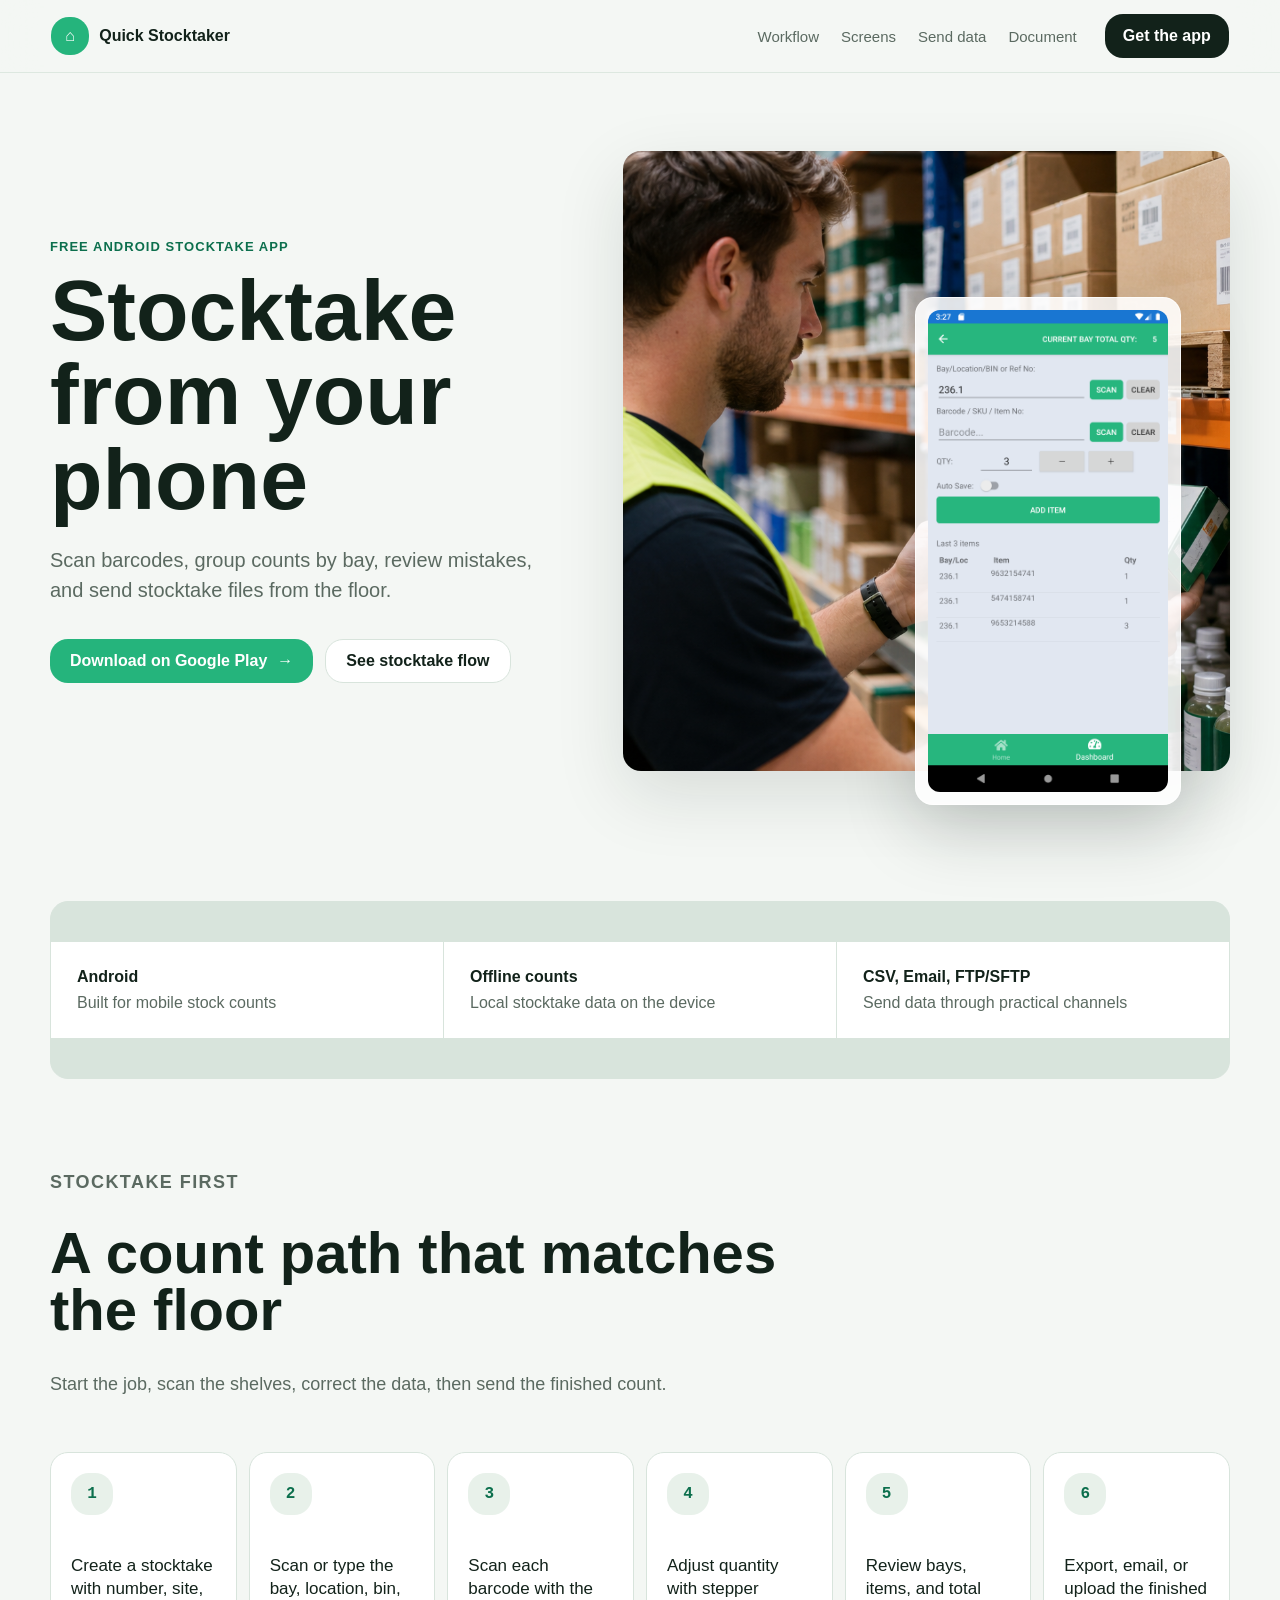
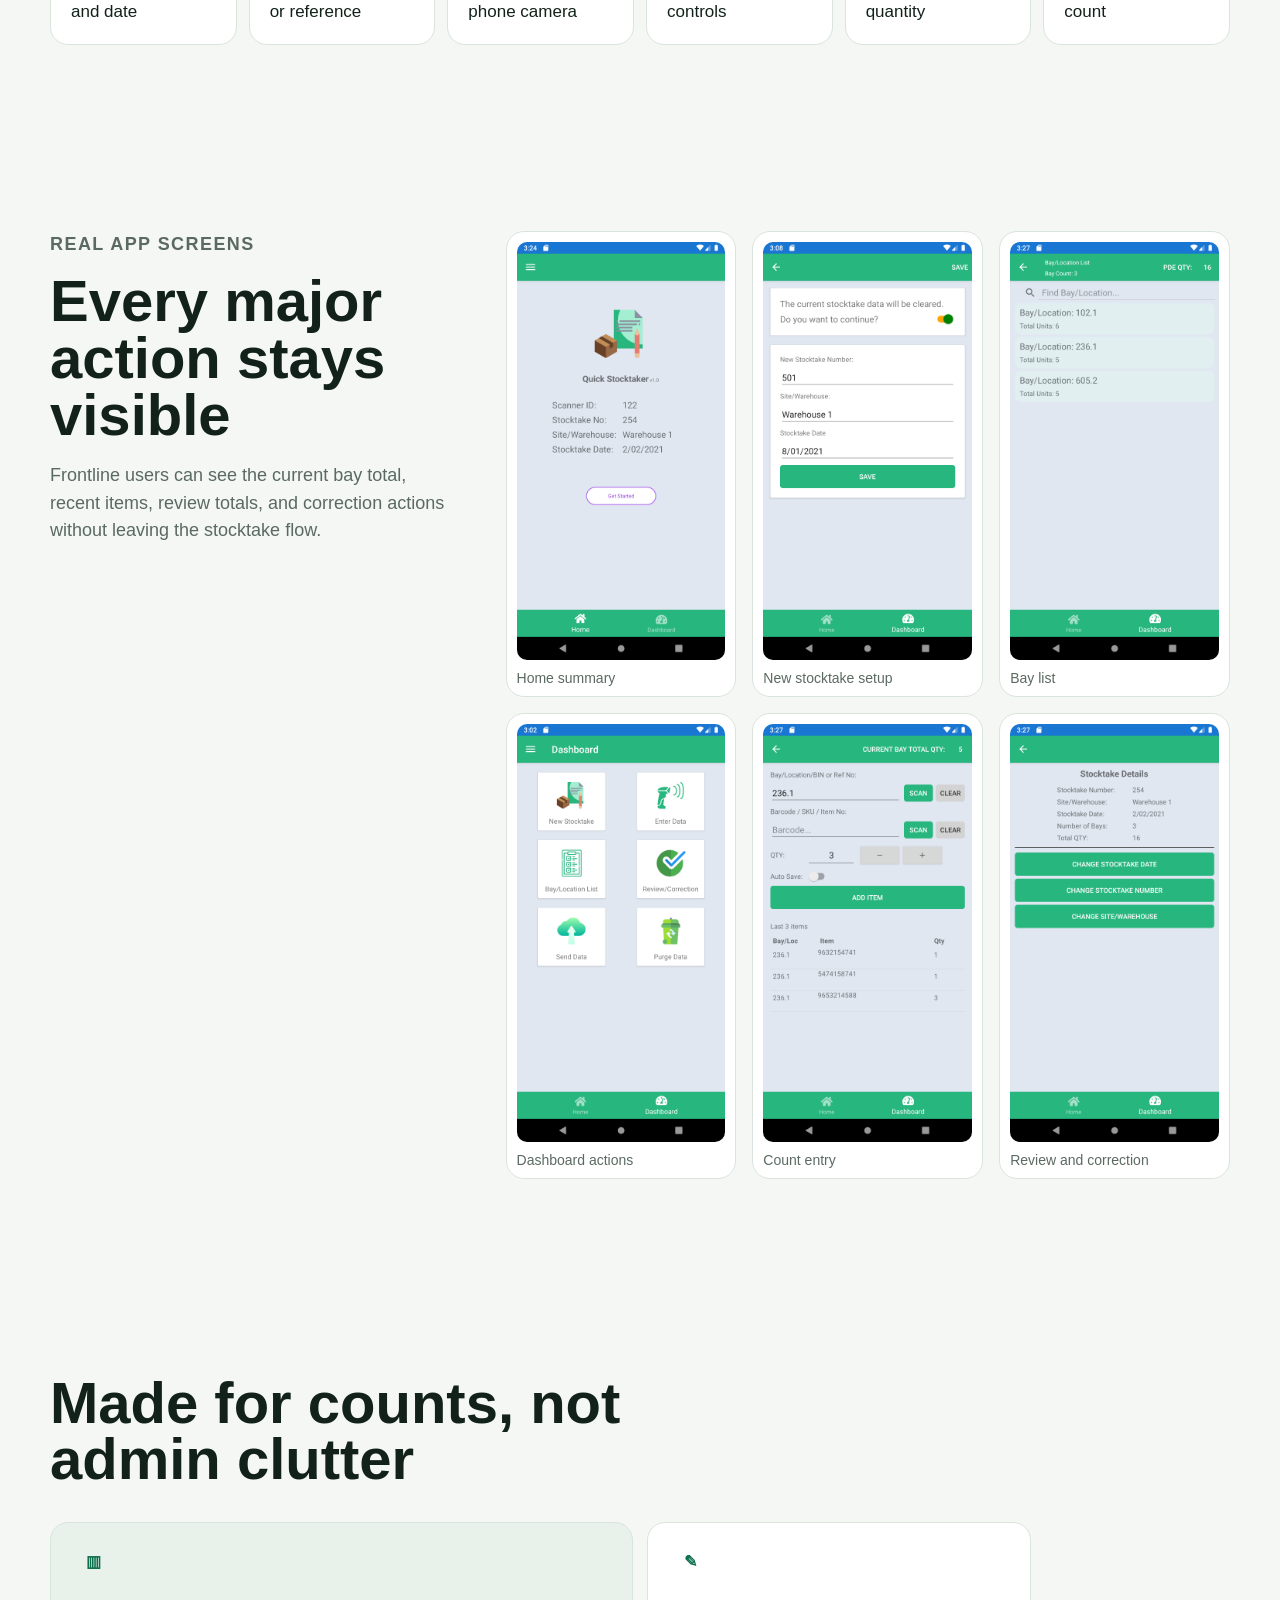
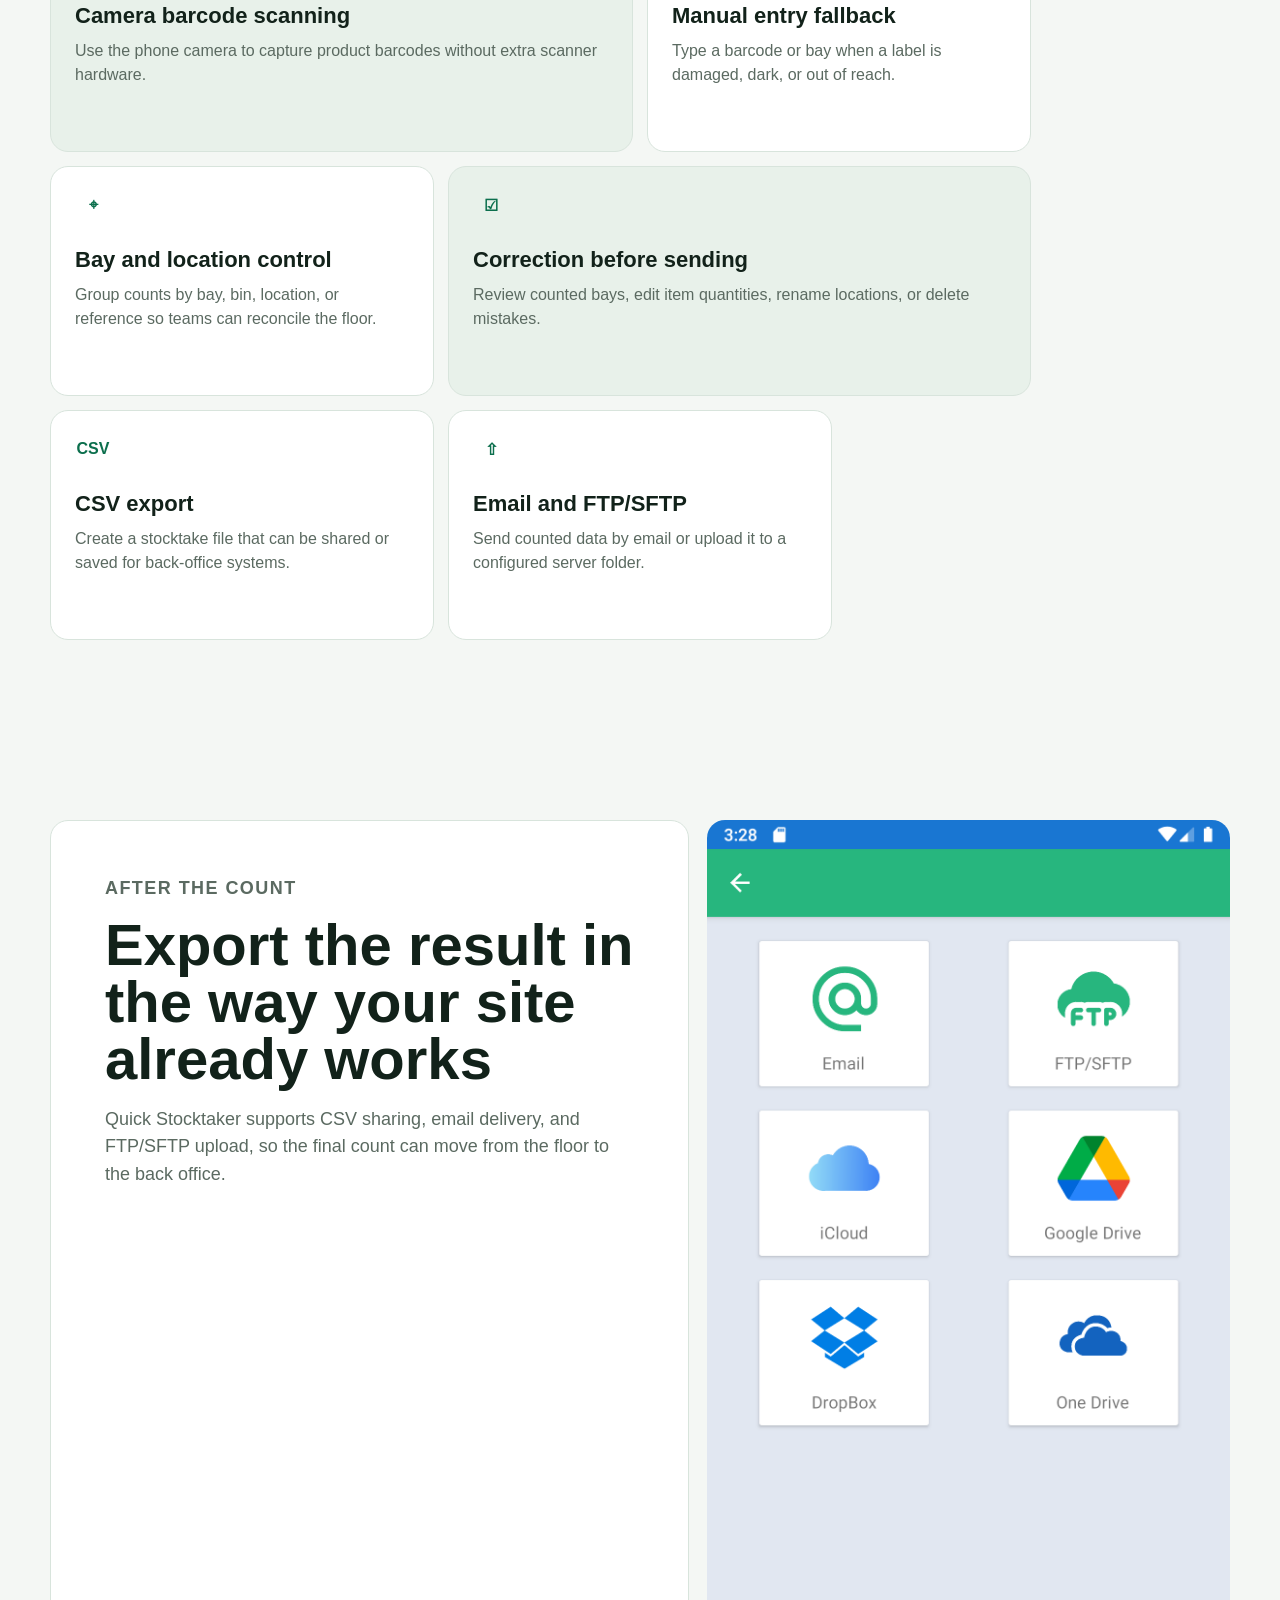
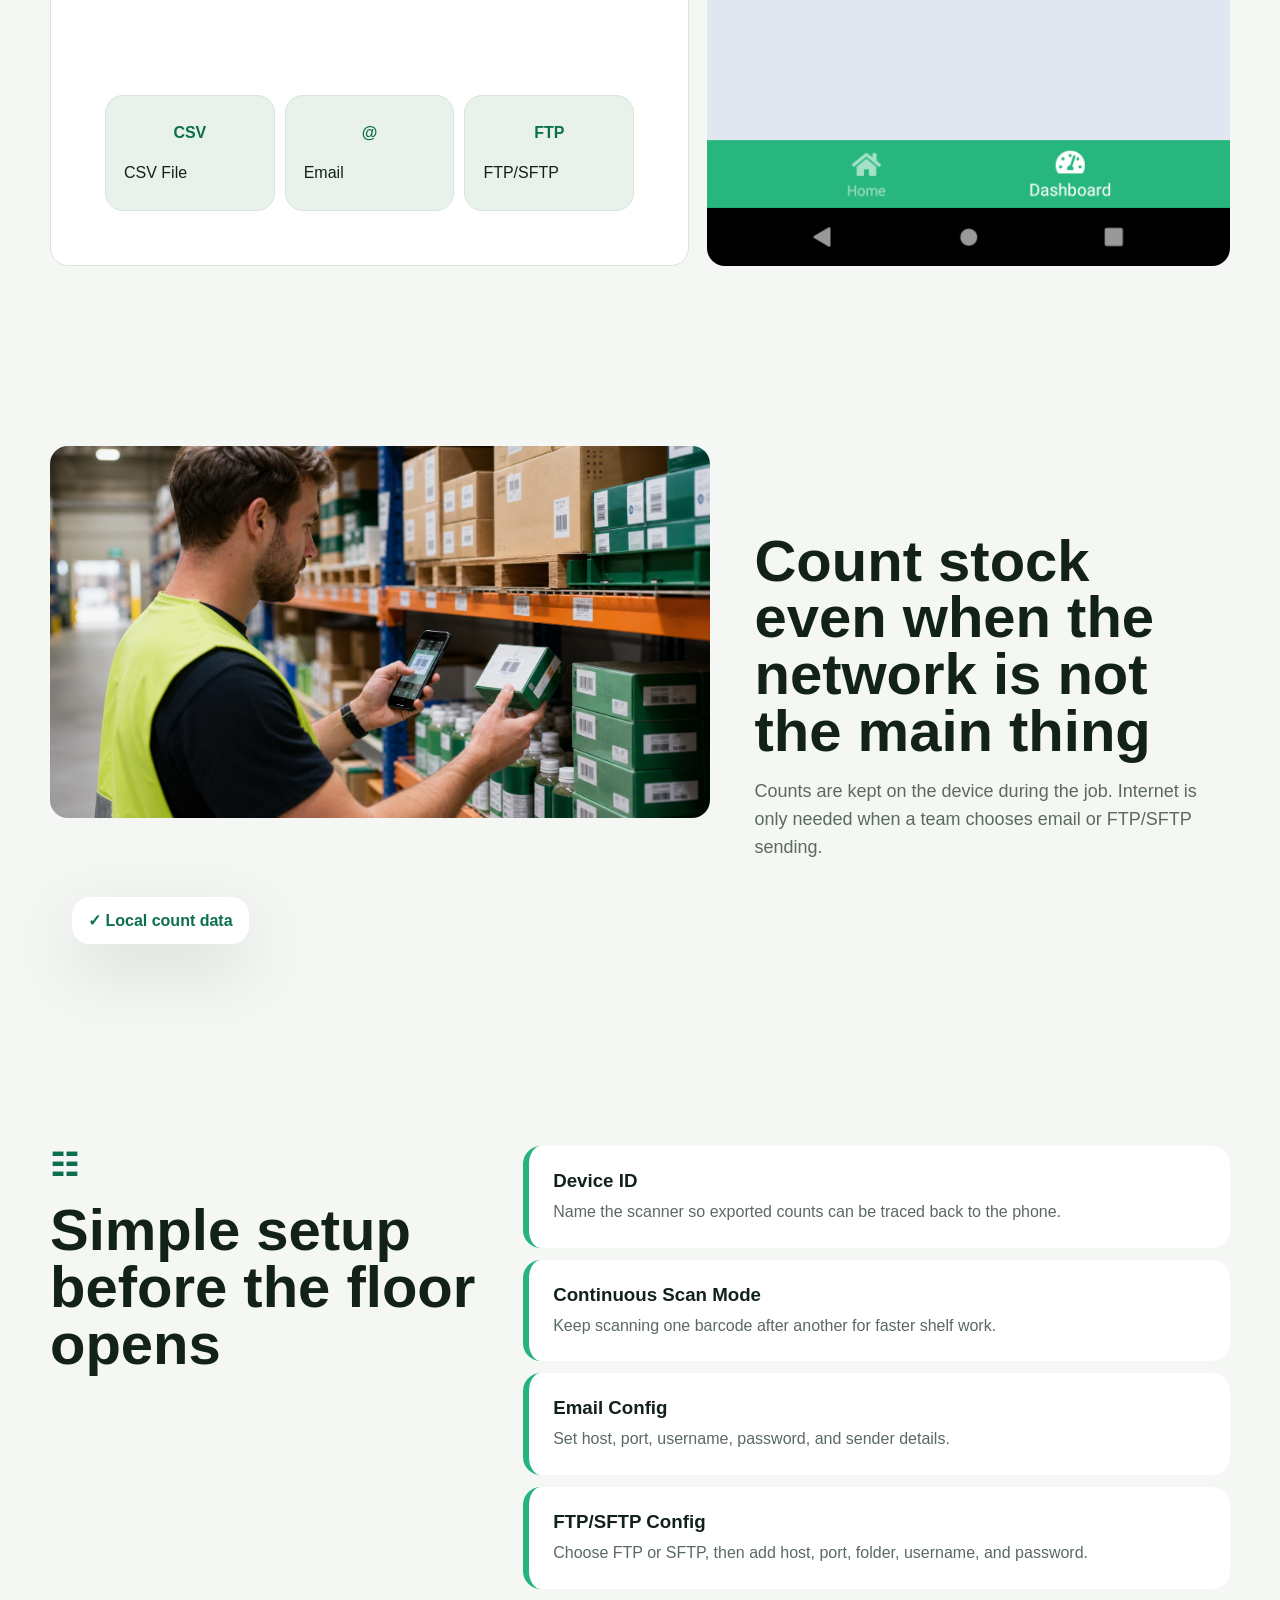
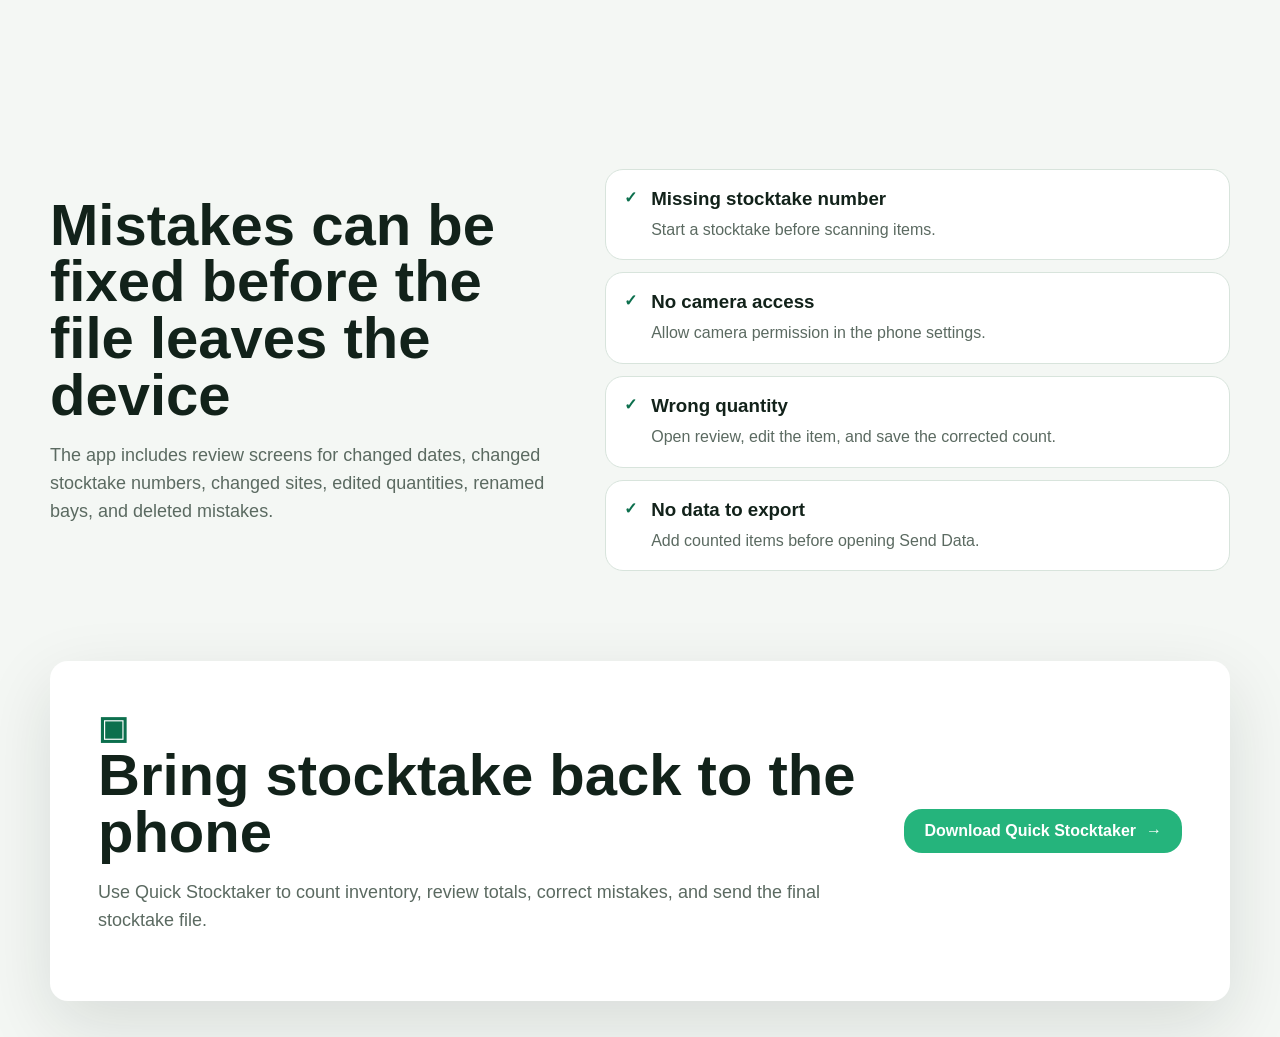
==== landing-page-static/index.html @ d70f036d "feat: add landing page and user manual" ====
<!doctype html>
<html lang="en">
  <head>
    <meta charset="utf-8" />
    <meta name="viewport" content="width=device-width, initial-scale=1" />
    <title>Quick Stocktaker</title>
    <meta
      name="description"
      content="Free Android stocktake app for barcode scanning, inventory counts, CSV export, email, and FTP/SFTP upload."
    />
    <link rel="stylesheet" href="./styles.css" />
  </head>
  <body>
    <nav class="nav-shell" aria-label="Primary navigation">
      <a class="brand" href="#top" aria-label="Quick Stocktaker home">
        <span class="brand-mark" aria-hidden="true">⌂</span>
        Quick Stocktaker
      </a>
      <div class="nav-links">
        <a href="#workflow">Workflow</a>
        <a href="#screens">Screens</a>
        <a href="#send">Send data</a>
        <a href="./document.html">Document</a>
      </div>
      <a class="nav-cta" href="https://play.google.com/store/apps/details?id=com.thyconsultants.quickstocktakers">
        Get the app
      </a>
    </nav>

    <main>
      <section class="hero section" id="top">
        <div class="hero-copy reveal">
          <p class="eyebrow">Free Android stocktake app</p>
          <h1>Stocktake from your phone</h1>
          <p class="hero-subtext">
            Scan barcodes, group counts by bay, review mistakes, and send stocktake files from the floor.
          </p>
          <div class="hero-actions">
            <a class="button primary" href="https://play.google.com/store/apps/details?id=com.thyconsultants.quickstocktakers">
              Download on Google Play <span aria-hidden="true">→</span>
            </a>
            <a class="button secondary" href="#workflow">See stocktake flow</a>
          </div>
        </div>
        <div class="hero-visual reveal delay-1" data-tilt>
          <img
            class="hero-photo"
            src="./warehouse-scan.png"
            alt="Warehouse shelves ready for an inventory count"
          />
          <div class="phone-card float-card">
            <img src="./6.png" alt="Quick Stocktaker count entry screen" />
          </div>
        </div>
      </section>

      <section class="signal-band section compact" aria-label="Product signals">
        <div class="reveal">
          <strong>Android</strong>
          <span>Built for mobile stock counts</span>
        </div>
        <div class="reveal delay-1">
          <strong>Offline counts</strong>
          <span>Local stocktake data on the device</span>
        </div>
        <div class="reveal delay-2">
          <strong>CSV, Email, FTP/SFTP</strong>
          <span>Send data through practical channels</span>
        </div>
      </section>

      <section class="workflow section" id="workflow">
        <div class="section-heading reveal">
          <p class="eyebrow">Stocktake first</p>
          <h2>A count path that matches the floor</h2>
          <p>Start the job, scan the shelves, correct the data, then send the finished count.</p>
        </div>
        <div class="process-rail">
          <article class="process-step reveal"><span>1</span><p>Create a stocktake with number, site, and date</p></article>
          <article class="process-step reveal"><span>2</span><p>Scan or type the bay, location, bin, or reference</p></article>
          <article class="process-step reveal"><span>3</span><p>Scan each barcode with the phone camera</p></article>
          <article class="process-step reveal"><span>4</span><p>Adjust quantity with stepper controls</p></article>
          <article class="process-step reveal"><span>5</span><p>Review bays, items, and total quantity</p></article>
          <article class="process-step reveal"><span>6</span><p>Export, email, or upload the finished count</p></article>
        </div>
      </section>

      <section class="screens section" id="screens">
        <div class="screen-copy reveal">
          <p class="eyebrow">Real app screens</p>
          <h2>Every major action stays visible</h2>
          <p>
            Frontline users can see the current bay total, recent items, review totals, and correction actions without leaving the stocktake flow.
          </p>
        </div>
        <div class="screen-masonry">
          <figure class="screen-shot reveal"><img src="./1.png" alt="Quick Stocktaker home summary screen" /><figcaption>Home summary</figcaption></figure>
          <figure class="screen-shot reveal"><img src="./2.png" alt="Quick Stocktaker dashboard actions screen" /><figcaption>Dashboard actions</figcaption></figure>
          <figure class="screen-shot reveal"><img src="./4.png" alt="Quick Stocktaker new stocktake setup screen" /><figcaption>New stocktake setup</figcaption></figure>
          <figure class="screen-shot reveal"><img src="./6.png" alt="Quick Stocktaker count entry screen" /><figcaption>Count entry</figcaption></figure>
          <figure class="screen-shot reveal"><img src="./7.png" alt="Quick Stocktaker bay list screen" /><figcaption>Bay list</figcaption></figure>
          <figure class="screen-shot reveal"><img src="./9.png" alt="Quick Stocktaker review and correction screen" /><figcaption>Review and correction</figcaption></figure>
        </div>
      </section>

      <section class="features section">
        <div class="section-heading narrow reveal">
          <h2>Made for counts, not admin clutter</h2>
        </div>
        <div class="feature-bento">
          <article class="feature-card cell-0 reveal"><span class="icon">▥</span><h3>Camera barcode scanning</h3><p>Use the phone camera to capture product barcodes without extra scanner hardware.</p></article>
          <article class="feature-card cell-1 reveal"><span class="icon">✎</span><h3>Manual entry fallback</h3><p>Type a barcode or bay when a label is damaged, dark, or out of reach.</p></article>
          <article class="feature-card cell-2 reveal"><span class="icon">⌖</span><h3>Bay and location control</h3><p>Group counts by bay, bin, location, or reference so teams can reconcile the floor.</p></article>
          <article class="feature-card cell-3 reveal"><span class="icon">☑</span><h3>Correction before sending</h3><p>Review counted bays, edit item quantities, rename locations, or delete mistakes.</p></article>
          <article class="feature-card cell-4 reveal"><span class="icon">CSV</span><h3>CSV export</h3><p>Create a stocktake file that can be shared or saved for back-office systems.</p></article>
          <article class="feature-card cell-5 reveal"><span class="icon">⇧</span><h3>Email and FTP/SFTP</h3><p>Send counted data by email or upload it to a configured server folder.</p></article>
        </div>
      </section>

      <section class="send section" id="send">
        <div class="send-panel reveal">
          <div>
            <p class="eyebrow">After the count</p>
            <h2>Export the result in the way your site already works</h2>
            <p>
              Quick Stocktaker supports CSV sharing, email delivery, and FTP/SFTP upload, so the final count can move from the floor to the back office.
            </p>
          </div>
          <div class="send-options">
            <article><span class="icon">CSV</span><span>CSV File</span></article>
            <article><span class="icon">@</span><span>Email</span></article>
            <article><span class="icon">FTP</span><span>FTP/SFTP</span></article>
          </div>
        </div>
        <img
          class="send-image reveal delay-1"
          src="./3.png"
          alt="Quick Stocktaker send data screen"
        />
      </section>

      <section class="offline section">
        <div class="offline-map reveal" data-tilt>
          <img
            src="./warehouse-scan.png"
            alt="Warehouse shelves where mobile stock counts are performed"
          />
          <div class="offline-badge pulse-badge">✓ Local count data</div>
        </div>
        <div class="offline-copy reveal delay-1">
          <h2>Count stock even when the network is not the main thing</h2>
          <p>
            Counts are kept on the device during the job. Internet is only needed when a team chooses email or FTP/SFTP sending.
          </p>
        </div>
      </section>

      <section class="setup section">
        <div class="setup-title reveal">
          <span class="large-icon">☷</span>
          <h2>Simple setup before the floor opens</h2>
        </div>
        <div class="setup-lanes">
          <article class="reveal"><h3>Device ID</h3><p>Name the scanner so exported counts can be traced back to the phone.</p></article>
          <article class="reveal"><h3>Continuous Scan Mode</h3><p>Keep scanning one barcode after another for faster shelf work.</p></article>
          <article class="reveal"><h3>Email Config</h3><p>Set host, port, username, password, and sender details.</p></article>
          <article class="reveal"><h3>FTP/SFTP Config</h3><p>Choose FTP or SFTP, then add host, port, folder, username, and password.</p></article>
        </div>
      </section>

      <section class="support section">
        <div class="support-copy reveal">
          <h2>Mistakes can be fixed before the file leaves the device</h2>
          <p>
            The app includes review screens for changed dates, changed stocktake numbers, changed sites, edited quantities, renamed bays, and deleted mistakes.
          </p>
        </div>
        <div class="support-stack">
          <article class="reveal"><span>✓</span><div><h3>Missing stocktake number</h3><p>Start a stocktake before scanning items.</p></div></article>
          <article class="reveal"><span>✓</span><div><h3>No camera access</h3><p>Allow camera permission in the phone settings.</p></div></article>
          <article class="reveal"><span>✓</span><div><h3>Wrong quantity</h3><p>Open review, edit the item, and save the corrected count.</p></div></article>
          <article class="reveal"><span>✓</span><div><h3>No data to export</h3><p>Add counted items before opening Send Data.</p></div></article>
        </div>
      </section>

      <section class="final-cta section reveal">
        <div>
          <span class="large-icon">▣</span>
          <h2>Bring stocktake back to the phone</h2>
          <p>
            Use Quick Stocktaker to count inventory, review totals, correct mistakes, and send the final stocktake file.
          </p>
        </div>
        <a class="button primary" href="https://play.google.com/store/apps/details?id=com.thyconsultants.quickstocktakers">
          Download Quick Stocktaker <span aria-hidden="true">→</span>
        </a>
      </section>
    </main>

    <script src="./script.js"></script>
  </body>
</html>
---- landing-page-static/styles.css ----
:root {
  --bg: #f4f7f4;
  --surface: #ffffff;
  --ink: #12221a;
  --muted: #5b6a61;
  --line: #d8e4dc;
  --soft: #e8f1ea;
  --accent: #25b47c;
  --accent-dark: #0c6f4d;
  --radius: 18px;
  --shadow: 0 24px 70px rgb(18 34 26 / 0.12);
}

* {
  box-sizing: border-box;
}

html {
  scroll-behavior: smooth;
}

body {
  margin: 0;
  background: var(--bg);
  color: var(--ink);
  font-family: "Aptos", "Segoe UI", Arial, sans-serif;
}

a {
  color: inherit;
  text-decoration: none;
}

img {
  display: block;
  max-width: 100%;
}

main {
  overflow: hidden;
}

.nav-shell {
  position: sticky;
  top: 0;
  z-index: 20;
  display: grid;
  grid-template-columns: 1fr auto auto;
  align-items: center;
  gap: 28px;
  min-height: 72px;
  padding: 14px clamp(18px, 4vw, 56px);
  border-bottom: 1px solid rgb(216 228 220 / 0.82);
  background: rgb(244 247 244 / 0.92);
  backdrop-filter: blur(18px);
}

.brand,
.nav-cta,
.button,
.send-options article,
.support-stack article {
  transition: transform 180ms ease, border-color 180ms ease, background 180ms ease;
}

.brand {
  display: inline-flex;
  align-items: center;
  gap: 10px;
  font-weight: 760;
}

.brand-mark,
.process-step span {
  display: grid;
  place-items: center;
  border-radius: var(--radius);
  background: var(--accent);
  color: white;
}

.brand-mark {
  width: 38px;
  height: 38px;
}

.nav-links {
  display: flex;
  gap: 22px;
  color: var(--muted);
  font-size: 15px;
}

.nav-cta,
.button {
  display: inline-flex;
  align-items: center;
  justify-content: center;
  gap: 10px;
  min-height: 44px;
  border-radius: var(--radius);
  font-weight: 720;
  white-space: nowrap;
}

.nav-cta {
  padding: 0 18px;
  background: var(--ink);
  color: white;
}

.button {
  padding: 0 20px;
}

.button.primary {
  background: var(--accent);
  color: white;
}

.button.secondary {
  border: 1px solid var(--line);
  background: white;
  color: var(--ink);
}

.brand:active,
.nav-cta:active,
.button:active,
.send-options article:active,
.support-stack article:active {
  transform: translateY(1px);
}

.section {
  width: min(1180px, calc(100% - 36px));
  margin: 0 auto;
  padding: 90px 0;
}

.compact {
  padding: 40px 0;
}

.hero {
  display: grid;
  grid-template-columns: minmax(0, 0.9fr) minmax(420px, 1.1fr);
  gap: clamp(34px, 6vw, 80px);
  align-items: center;
  min-height: calc(100dvh - 72px);
  padding-top: 38px;
}

.hero-copy h1,
.section-heading h2,
.screen-copy h2,
.send-panel h2,
.offline-copy h2,
.setup-title h2,
.support-copy h2,
.final-cta h2 {
  margin: 0;
  letter-spacing: 0;
  line-height: 0.98;
}

.hero-copy h1 {
  max-width: 720px;
  font-size: clamp(48px, 7vw, 86px);
}

.hero-subtext {
  max-width: 560px;
  margin: 24px 0 0;
  color: var(--muted);
  font-size: 20px;
  line-height: 1.5;
}

.hero-actions {
  display: flex;
  flex-wrap: wrap;
  gap: 12px;
  margin-top: 34px;
}

.eyebrow {
  margin: 0 0 14px;
  color: var(--accent-dark);
  font-size: 13px;
  font-weight: 820;
  letter-spacing: 0.08em;
  text-transform: uppercase;
}

.hero-visual {
  position: relative;
  min-height: 620px;
  transform-style: preserve-3d;
}

.hero-photo,
.send-image,
.offline-map img {
  width: 100%;
  height: 100%;
  object-fit: cover;
  border-radius: var(--radius);
}

.hero-photo {
  min-height: 620px;
  box-shadow: var(--shadow);
}

.phone-card {
  position: absolute;
  right: 8%;
  bottom: -34px;
  width: min(280px, 44%);
  padding: 12px;
  border: 1px solid rgb(255 255 255 / 0.7);
  border-radius: var(--radius);
  background: rgb(255 255 255 / 0.88);
  box-shadow: 0 22px 70px rgb(18 34 26 / 0.22);
}

.phone-card img {
  border-radius: calc(var(--radius) - 6px);
}

.signal-band {
  display: grid;
  grid-template-columns: repeat(3, 1fr);
  gap: 1px;
  border: 1px solid var(--line);
  border-radius: var(--radius);
  background: var(--line);
  overflow: hidden;
}

.signal-band div {
  padding: 26px;
  background: white;
}

.signal-band strong,
.signal-band span {
  display: block;
}

.signal-band span {
  margin-top: 8px;
  color: var(--muted);
}

.section-heading {
  display: grid;
  gap: 14px;
  max-width: 760px;
}

.section-heading.narrow {
  max-width: 620px;
}

.section-heading h2,
.screen-copy h2,
.send-panel h2,
.offline-copy h2,
.setup-title h2,
.support-copy h2,
.final-cta h2 {
  font-size: clamp(36px, 5vw, 58px);
}

.section-heading p,
.screen-copy p,
.send-panel p,
.offline-copy p,
.support-copy p,
.final-cta p {
  color: var(--muted);
  font-size: 18px;
  line-height: 1.55;
}

.process-rail {
  display: grid;
  grid-template-columns: repeat(6, minmax(170px, 1fr));
  gap: 12px;
  margin-top: 36px;
  overflow-x: auto;
  padding-bottom: 6px;
}

.process-step {
  min-height: 190px;
  padding: 20px;
  border: 1px solid var(--line);
  border-radius: var(--radius);
  background: white;
}

.process-step span {
  width: 42px;
  height: 42px;
  background: var(--soft);
  color: var(--accent-dark);
  font-family: "Cascadia Mono", Consolas, monospace;
  font-weight: 800;
}

.process-step p {
  margin: 40px 0 0;
  font-size: 17px;
  line-height: 1.35;
}

.screens {
  display: grid;
  grid-template-columns: 0.72fr 1.28fr;
  gap: 48px;
  align-items: start;
}

.screen-copy {
  position: sticky;
  top: 120px;
}

.screen-masonry {
  columns: 3 180px;
  column-gap: 16px;
}

.screen-shot {
  break-inside: avoid;
  margin: 0 0 16px;
  padding: 10px;
  border: 1px solid var(--line);
  border-radius: var(--radius);
  background: white;
}

.screen-shot img {
  border-radius: calc(var(--radius) - 8px);
}

.screen-shot figcaption {
  margin-top: 10px;
  color: var(--muted);
  font-size: 14px;
}

.feature-bento {
  display: grid;
  grid-template-columns: repeat(6, 1fr);
  gap: 14px;
  margin-top: 34px;
}

.feature-card {
  min-height: 230px;
  padding: 24px;
  border: 1px solid var(--line);
  border-radius: var(--radius);
  background: white;
}

.icon,
.large-icon {
  color: var(--accent-dark);
  font-weight: 850;
}

.icon {
  display: inline-grid;
  min-width: 36px;
  min-height: 28px;
  place-items: center;
}

.large-icon {
  font-size: 32px;
}

.feature-card h3 {
  margin: 28px 0 10px;
  font-size: 22px;
}

.feature-card p,
.setup-lanes p,
.support-stack p {
  margin: 0;
  color: var(--muted);
  line-height: 1.48;
}

.cell-0,
.cell-3 {
  grid-column: span 3;
  background: var(--soft);
}

.cell-1,
.cell-2,
.cell-4,
.cell-5 {
  grid-column: span 2;
}

.send {
  display: grid;
  grid-template-columns: 1.1fr 0.9fr;
  gap: 18px;
  align-items: stretch;
}

.send-panel {
  display: grid;
  align-content: space-between;
  min-height: 620px;
  padding: clamp(26px, 5vw, 54px);
  border: 1px solid var(--line);
  border-radius: var(--radius);
  background: var(--surface);
  color: var(--ink);
}

.send-options {
  display: grid;
  grid-template-columns: repeat(3, 1fr);
  gap: 10px;
}

.send-options article {
  display: grid;
  gap: 12px;
  min-height: 116px;
  padding: 18px;
  border: 1px solid var(--line);
  border-radius: var(--radius);
  background: var(--soft);
}

.send-image {
  min-height: 620px;
}

.offline {
  display: grid;
  grid-template-columns: 1fr 0.72fr;
  gap: 44px;
  align-items: center;
}

.offline-map {
  position: relative;
  min-height: 520px;
  transform-style: preserve-3d;
}

.offline-badge {
  position: absolute;
  left: 22px;
  bottom: 22px;
  display: inline-flex;
  align-items: center;
  gap: 10px;
  padding: 14px 16px;
  border-radius: var(--radius);
  background: white;
  color: var(--accent-dark);
  font-weight: 760;
  box-shadow: var(--shadow);
}

.setup {
  display: grid;
  grid-template-columns: 0.76fr 1.24fr;
  gap: 40px;
  align-items: start;
}

.setup-title {
  display: grid;
  gap: 18px;
}

.setup-lanes {
  display: grid;
  gap: 12px;
}

.setup-lanes article {
  padding: 24px;
  border-left: 6px solid var(--accent);
  border-radius: var(--radius);
  background: white;
}

.setup-lanes h3,
.support-stack h3 {
  margin: 0 0 8px;
}

.support {
  display: grid;
  grid-template-columns: 0.9fr 1.1fr;
  gap: 44px;
  align-items: center;
}

.support-stack {
  display: grid;
  gap: 12px;
}

.support-stack article {
  display: grid;
  grid-template-columns: auto 1fr;
  gap: 14px;
  padding: 18px;
  border: 1px solid var(--line);
  border-radius: var(--radius);
  background: white;
}

.support-stack span {
  color: var(--accent-dark);
  font-weight: 900;
}

.final-cta {
  display: grid;
  grid-template-columns: 1fr auto;
  gap: 28px;
  align-items: center;
  margin-bottom: 36px;
  padding: 48px;
  border-radius: var(--radius);
  background: white;
  box-shadow: var(--shadow);
}

.reveal {
  opacity: 0;
  transform: translateY(22px);
  transition: opacity 700ms ease, transform 700ms ease;
}

.reveal.in-view {
  opacity: 1;
  transform: translateY(0);
}

.delay-1 {
  transition-delay: 120ms;
}

.delay-2 {
  transition-delay: 220ms;
}

.float-card {
  animation: float-card 5.5s ease-in-out infinite;
}

.pulse-badge {
  animation: pulse-badge 2.8s ease-in-out infinite;
}

@keyframes float-card {
  0%,
  100% {
    transform: translateY(0);
  }
  50% {
    transform: translateY(-10px);
  }
}

@keyframes pulse-badge {
  0%,
  100% {
    box-shadow: var(--shadow);
  }
  50% {
    box-shadow: 0 24px 70px rgb(37 180 124 / 0.32);
  }
}

@media (prefers-reduced-motion: reduce) {
  html {
    scroll-behavior: auto;
  }

  .reveal {
    opacity: 1;
    transform: none;
    transition: none;
  }

  .float-card,
  .pulse-badge {
    animation: none;
  }
}

@media (max-width: 980px) {
  .nav-shell {
    grid-template-columns: 1fr auto;
  }

  .nav-links {
    display: none;
  }

  .hero,
  .screens,
  .send,
  .offline,
  .setup,
  .support,
  .final-cta {
    grid-template-columns: 1fr;
  }

  .hero {
    min-height: auto;
  }

  .hero-visual,
  .hero-photo,
  .send-panel,
  .send-image,
  .offline-map {
    min-height: 480px;
  }

  .screen-copy {
    position: static;
  }

  .feature-bento {
    grid-template-columns: 1fr 1fr;
  }

  .cell-0,
  .cell-1,
  .cell-2,
  .cell-3,
  .cell-4,
  .cell-5 {
    grid-column: span 1;
  }

  .final-cta {
    align-items: start;
  }
}

@media (max-width: 640px) {
  .section {
    width: min(100% - 28px, 1180px);
    padding: 62px 0;
  }

  .compact {
    padding: 30px 0;
  }

  .nav-shell {
    min-height: 66px;
    padding-inline: 14px;
  }

  .nav-cta {
    display: none;
  }

  .hero-copy h1 {
    font-size: 44px;
  }

  .hero-subtext {
    font-size: 18px;
  }

  .hero-actions,
  .send-options,
  .signal-band,
  .feature-bento {
    grid-template-columns: 1fr;
  }

  .hero-actions {
    display: grid;
  }

  .phone-card {
    right: 14px;
    width: 210px;
  }

  .signal-band,
  .send-options {
    display: grid;
  }

  .screen-masonry {
    columns: 1;
  }

.final-cta {
  padding: 28px;
  }
}

.manual-page {
  overflow: visible;
}

.manual-hero {
  display: grid;
  gap: 18px;
  padding-bottom: 42px;
}

.manual-hero h1 {
  max-width: 840px;
  margin: 0;
  font-size: clamp(46px, 7vw, 82px);
  line-height: 0.98;
}

.manual-hero p:not(.eyebrow) {
  max-width: 780px;
  margin: 0;
  color: var(--muted);
  font-size: 20px;
  line-height: 1.55;
}

.manual-layout {
  display: grid;
  grid-template-columns: 260px minmax(0, 1fr);
  gap: 28px;
  align-items: start;
  padding-top: 20px;
}

.manual-toc {
  position: sticky;
  top: 96px;
  display: grid;
  gap: 10px;
  padding: 18px;
  border: 1px solid var(--line);
  border-radius: var(--radius);
  background: white;
}

.manual-toc strong {
  margin-bottom: 8px;
}

.manual-toc a {
  color: var(--muted);
  font-size: 15px;
}

.manual-content {
  display: grid;
  gap: 18px;
}

.manual-card {
  padding: clamp(22px, 4vw, 42px);
  border: 1px solid var(--line);
  border-radius: var(--radius);
  background: white;
}

.manual-card h2 {
  margin: 0 0 18px;
  font-size: clamp(28px, 4vw, 44px);
  line-height: 1.05;
}

.manual-card h3 {
  margin: 0 0 8px;
}

.manual-card p {
  color: var(--muted);
  line-height: 1.62;
}

.manual-card ol {
  margin: 0;
  padding-left: 24px;
}

.manual-card li {
  margin: 0 0 12px;
  padding-left: 4px;
  line-height: 1.55;
}

.manual-steps li::marker {
  color: var(--accent-dark);
  font-weight: 800;
}

.manual-grid {
  display: grid;
  grid-template-columns: repeat(2, minmax(0, 1fr));
  gap: 12px;
}

.manual-grid div {
  padding: 18px;
  border: 1px solid var(--line);
  border-radius: var(--radius);
  background: var(--soft);
}

.manual-grid p {
  margin: 0;
}

.manual-table-wrap {
  overflow-x: auto;
}

.manual-table {
  width: 100%;
  min-width: 820px;
  border-collapse: collapse;
  font-size: 15px;
}

.manual-table th,
.manual-table td {
  padding: 14px;
  border: 1px solid var(--line);
  text-align: left;
  vertical-align: top;
  line-height: 1.45;
}

.manual-table th {
  background: var(--soft);
  color: var(--ink);
}

.manual-table td {
  color: var(--muted);
}

.manual-table td strong,
.manual-card strong {
  color: var(--ink);
}

@media (max-width: 980px) {
  .manual-layout {
    grid-template-columns: 1fr;
  }

  .manual-toc {
    position: static;
  }

  .manual-grid {
    grid-template-columns: 1fr;
  }
}
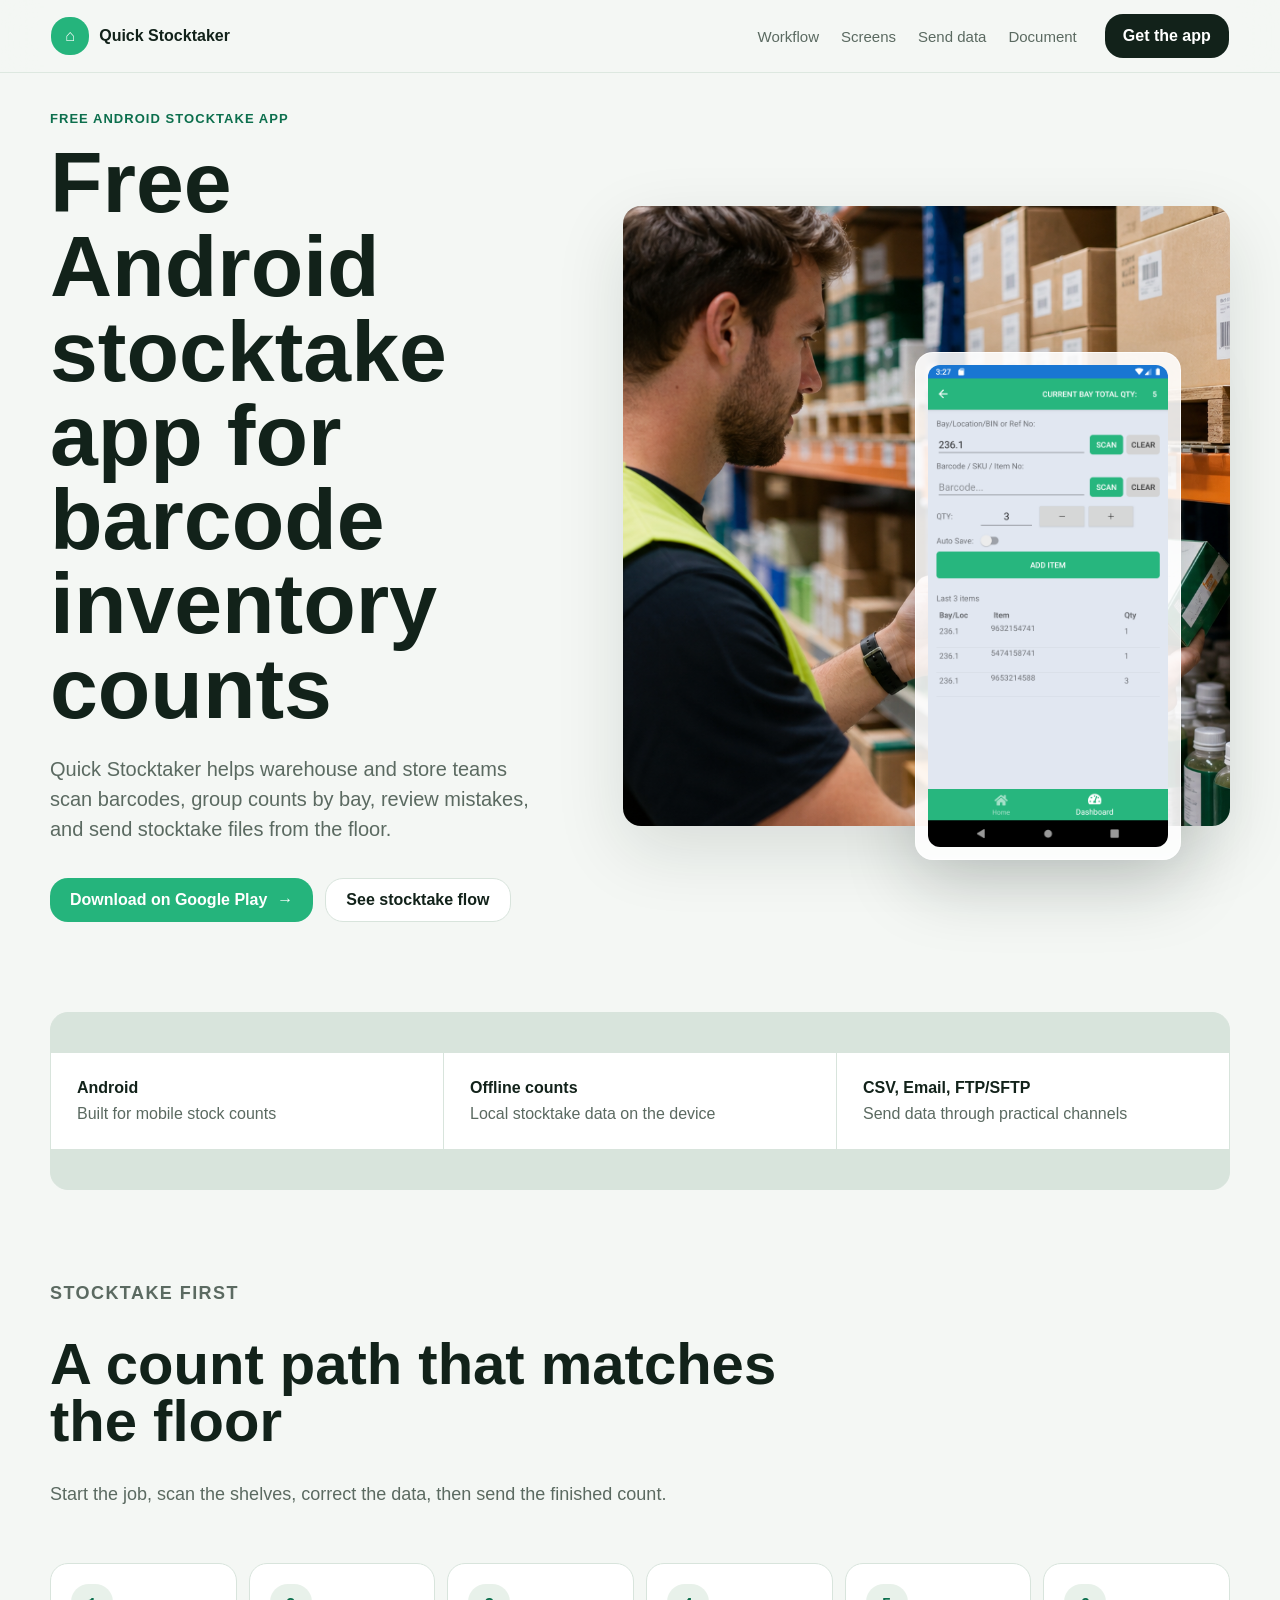
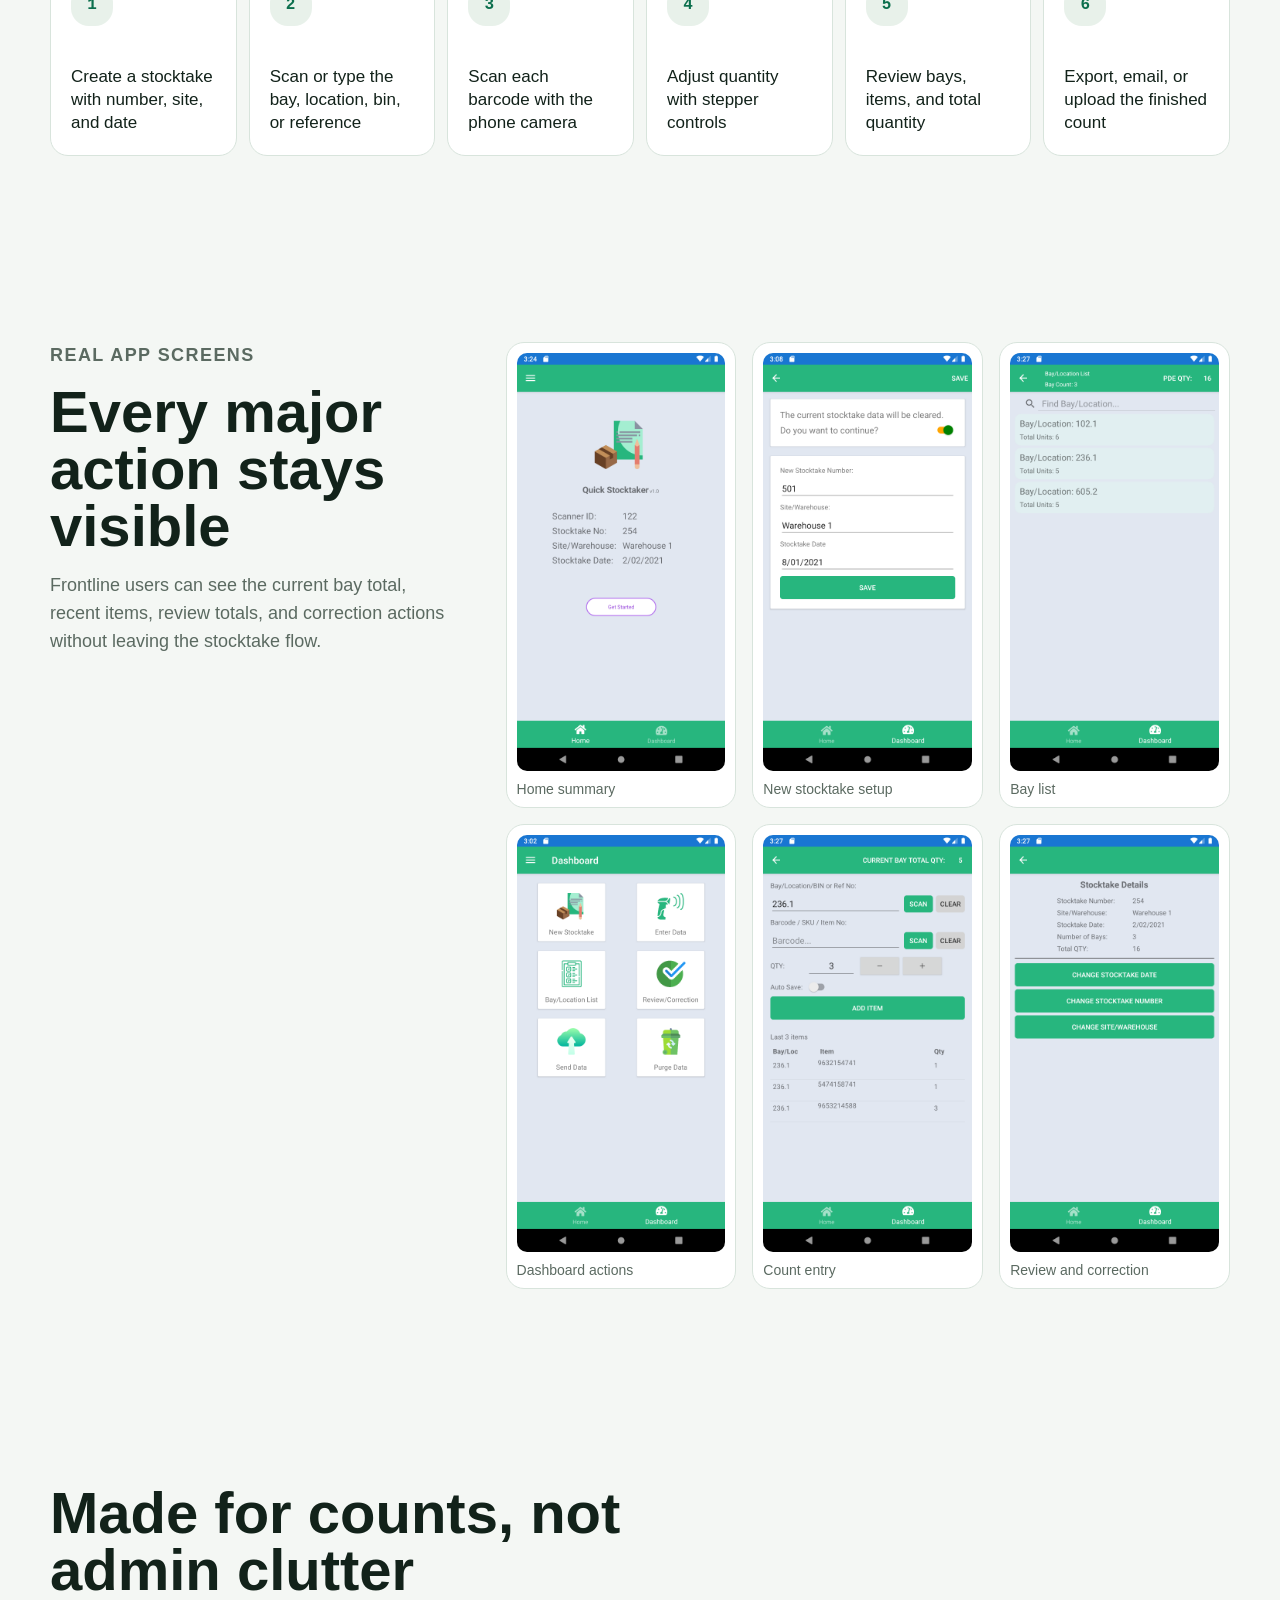
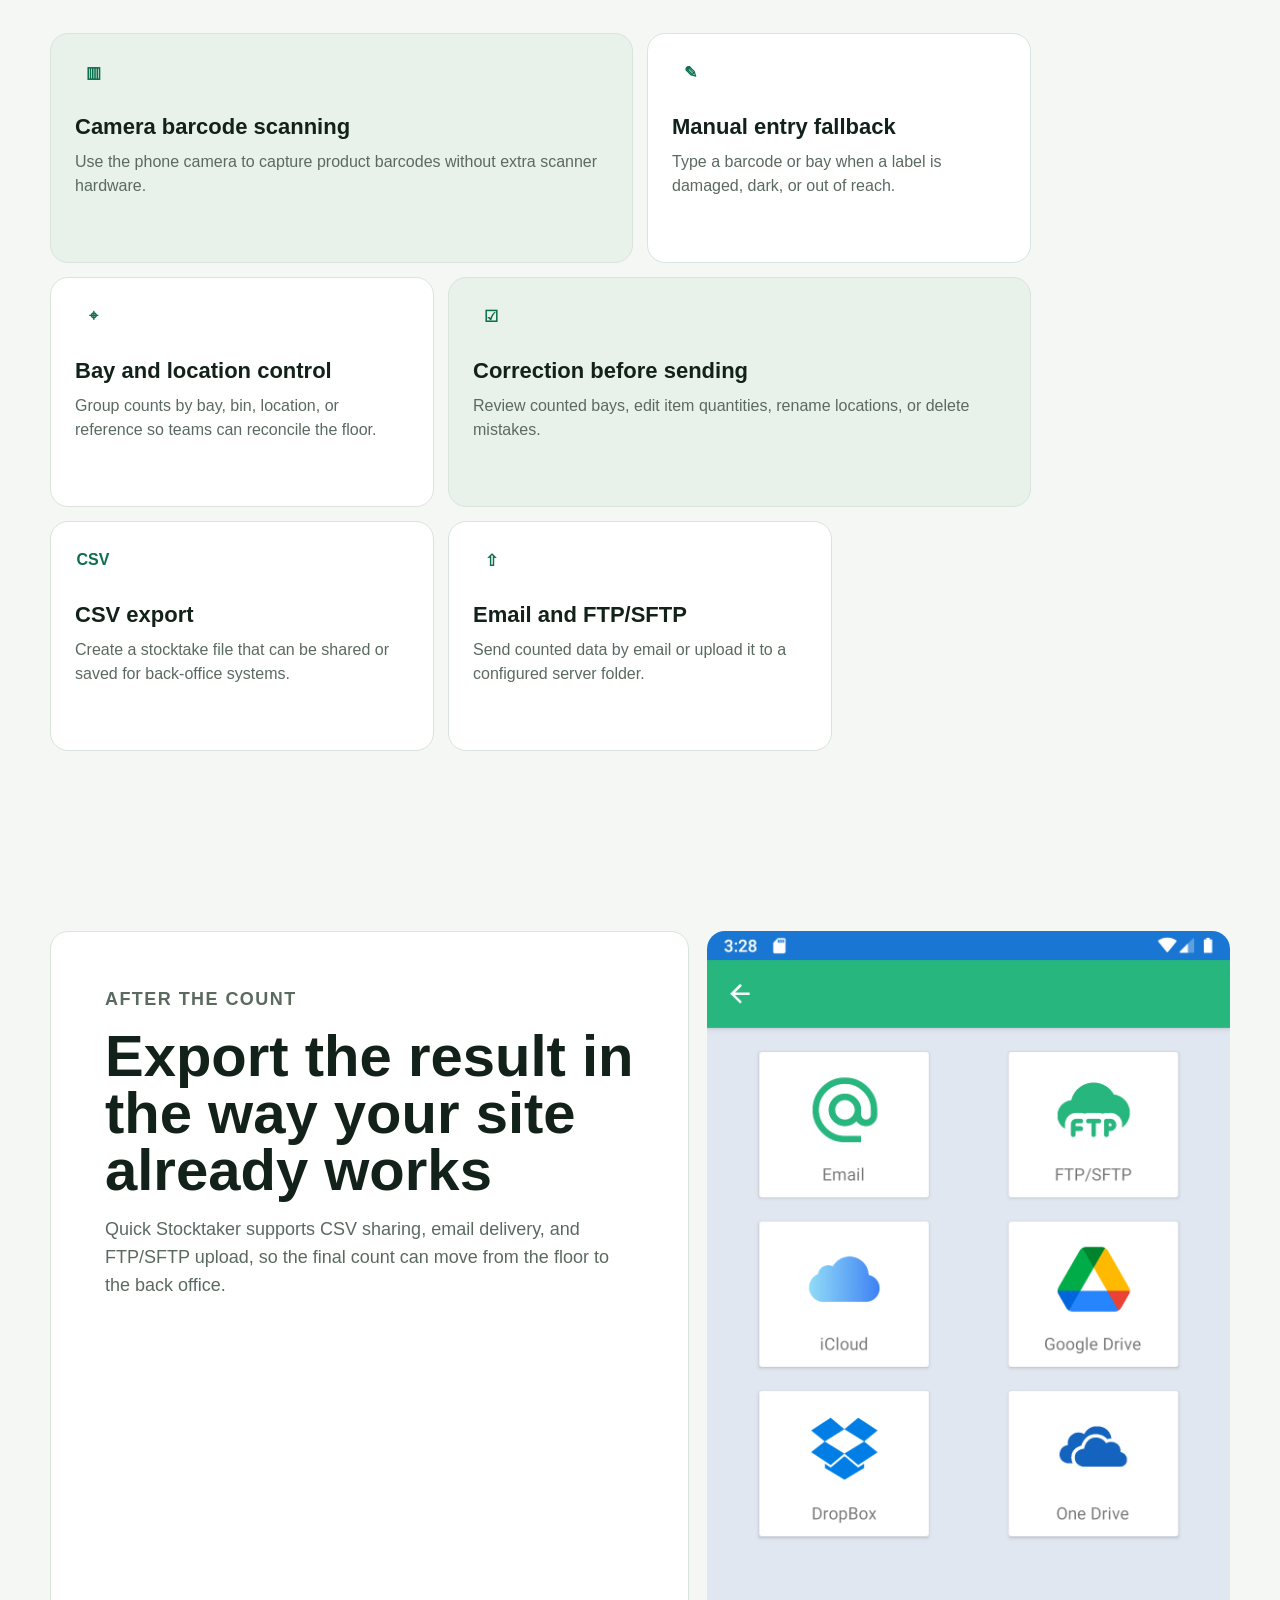
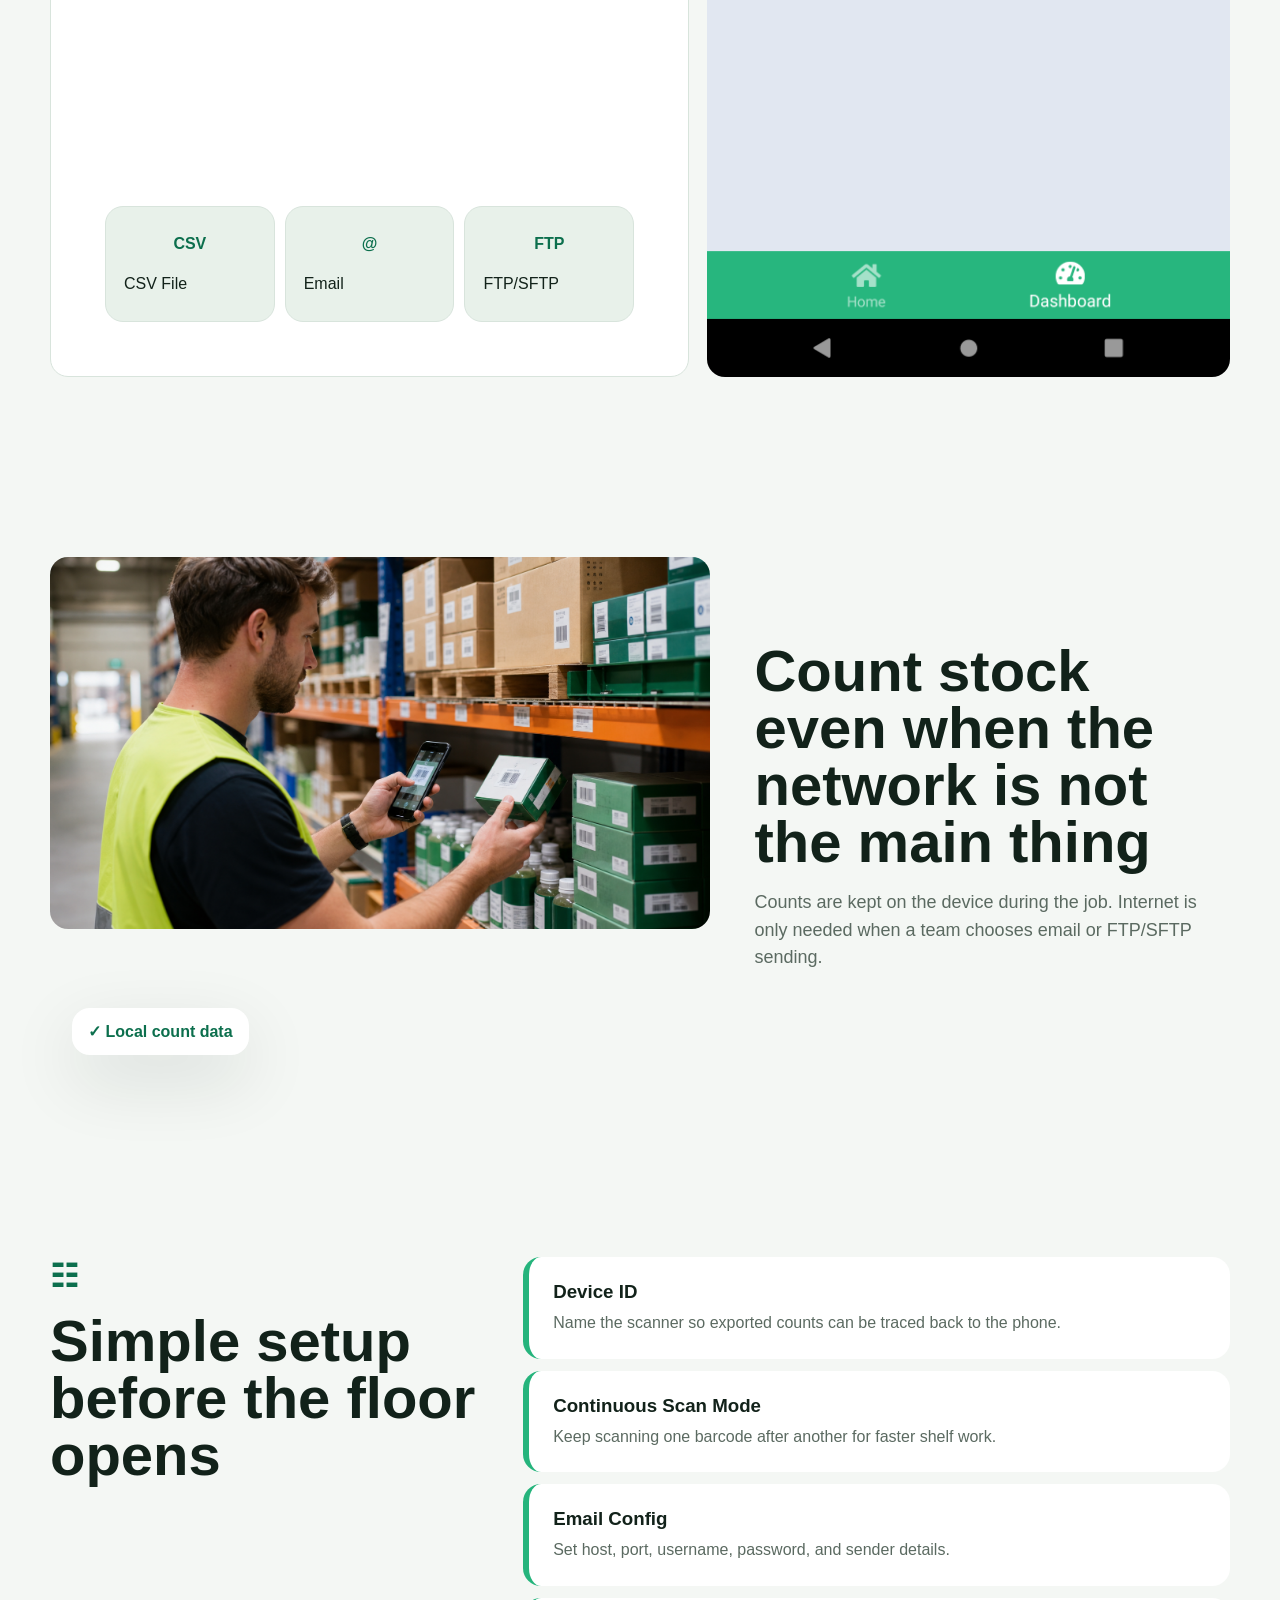
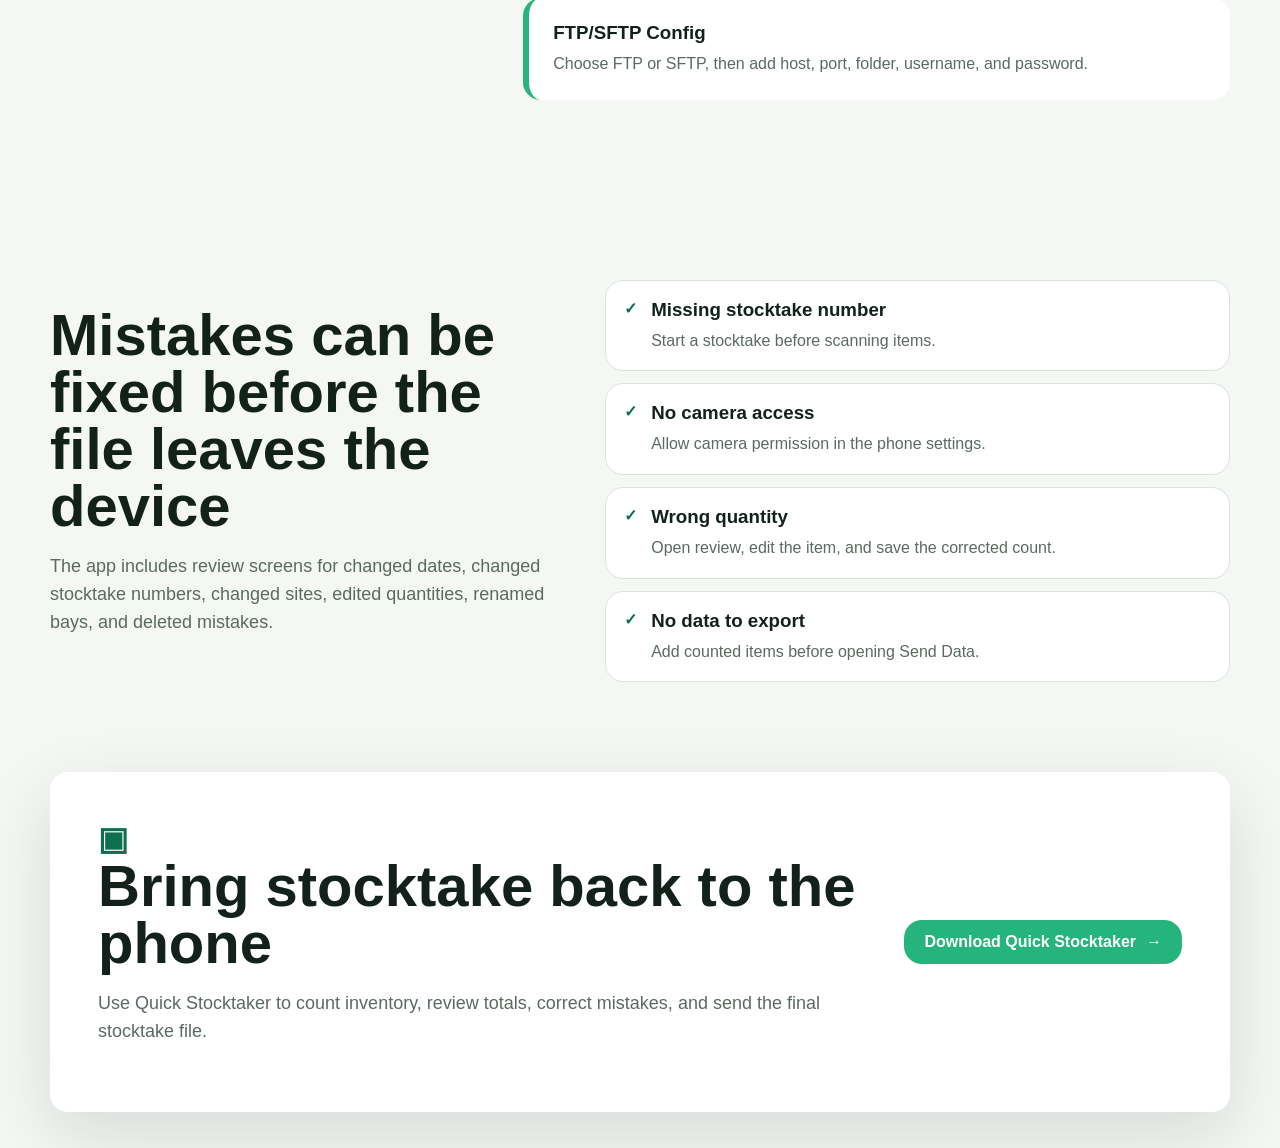
==== commit e5d88b1c: "feat: add seo" ====
--- a/landing-page-static/index.html
+++ b/landing-page-static/index.html
@@ -3,12 +3,69 @@
   <head>
     <meta charset="utf-8" />
     <meta name="viewport" content="width=device-width, initial-scale=1" />
-    <title>Quick Stocktaker</title>
+    <title>Quick Stocktaker | Free Android Stocktake & Barcode Inventory App</title>
     <meta
       name="description"
-      content="Free Android stocktake app for barcode scanning, inventory counts, CSV export, email, and FTP/SFTP upload."
-    />
+      content="Quick Stocktaker is a free Android inventory counting app for barcode scanning, offline stocktake counts, CSV export, email, and FTP/SFTP upload."
+    />
+    <meta name="robots" content="index, follow" />
+    <meta name="author" content="Quick Stocktaker" />
+    <meta name="theme-color" content="#10221f" />
+    <meta
+      name="keywords"
+      content="stocktake app, inventory counting app, barcode scanner app, Android inventory app, stock counter, CSV inventory export"
+    />
+    <meta property="og:type" content="website" />
+    <meta property="og:site_name" content="Quick Stocktaker" />
+    <meta property="og:title" content="Quick Stocktaker | Free Android Stocktake App" />
+    <meta
+      property="og:description"
+      content="Scan barcodes, count stock offline, review mistakes, and export inventory counts by CSV, email, or FTP/SFTP from an Android phone."
+    />
+    <meta property="og:image" content="./warehouse-scan.png" />
+    <meta property="og:image:alt" content="Warehouse shelves ready for an inventory count" />
+    <meta property="og:locale" content="en_AU" />
+    <meta name="twitter:card" content="summary_large_image" />
+    <meta name="twitter:title" content="Quick Stocktaker | Free Android Stocktake App" />
+    <meta
+      name="twitter:description"
+      content="A free Android app for barcode stocktaking, offline inventory counts, CSV export, email, and FTP/SFTP upload."
+    />
+    <meta name="twitter:image" content="./warehouse-scan.png" />
+    <link rel="preload" as="image" href="./warehouse-scan.png" />
     <link rel="stylesheet" href="./styles.css" />
+    <script type="application/ld+json">
+      {
+        "@context": "https://schema.org",
+        "@type": "MobileApplication",
+        "name": "Quick Stocktaker",
+        "alternateName": "Quick Stocktaker Stock Counter",
+        "applicationCategory": "BusinessApplication",
+        "operatingSystem": "Android",
+        "isAccessibleForFree": true,
+        "description": "Quick Stocktaker is a free Android inventory counting app for barcode scanning, offline stocktake counts, CSV export, email, and FTP/SFTP upload.",
+        "downloadUrl": "https://play.google.com/store/apps/details?id=com.thyconsultants.quickstocktakers",
+        "installUrl": "https://play.google.com/store/apps/details?id=com.thyconsultants.quickstocktakers",
+        "offers": {
+          "@type": "Offer",
+          "price": "0",
+          "priceCurrency": "USD"
+        },
+        "featureList": [
+          "Camera barcode scanning",
+          "Offline stocktake data",
+          "Bay and location inventory counts",
+          "Quantity review and correction",
+          "CSV export",
+          "Email delivery",
+          "FTP and SFTP upload"
+        ],
+        "sameAs": [
+          "https://play.google.com/store/apps/details?id=com.thyconsultants.quickstocktakers",
+          "https://github.com/jedipi/Quick-Stocktaker"
+        ]
+      }
+    </script>
   </head>
   <body>
     <nav class="nav-shell" aria-label="Primary navigation">
@@ -31,9 +88,9 @@
       <section class="hero section" id="top">
         <div class="hero-copy reveal">
           <p class="eyebrow">Free Android stocktake app</p>
-          <h1>Stocktake from your phone</h1>
+          <h1>Free Android stocktake app for barcode inventory counts</h1>
           <p class="hero-subtext">
-            Scan barcodes, group counts by bay, review mistakes, and send stocktake files from the floor.
+            Quick Stocktaker helps warehouse and store teams scan barcodes, group counts by bay, review mistakes, and send stocktake files from the floor.
           </p>
           <div class="hero-actions">
             <a class="button primary" href="https://play.google.com/store/apps/details?id=com.thyconsultants.quickstocktakers">
